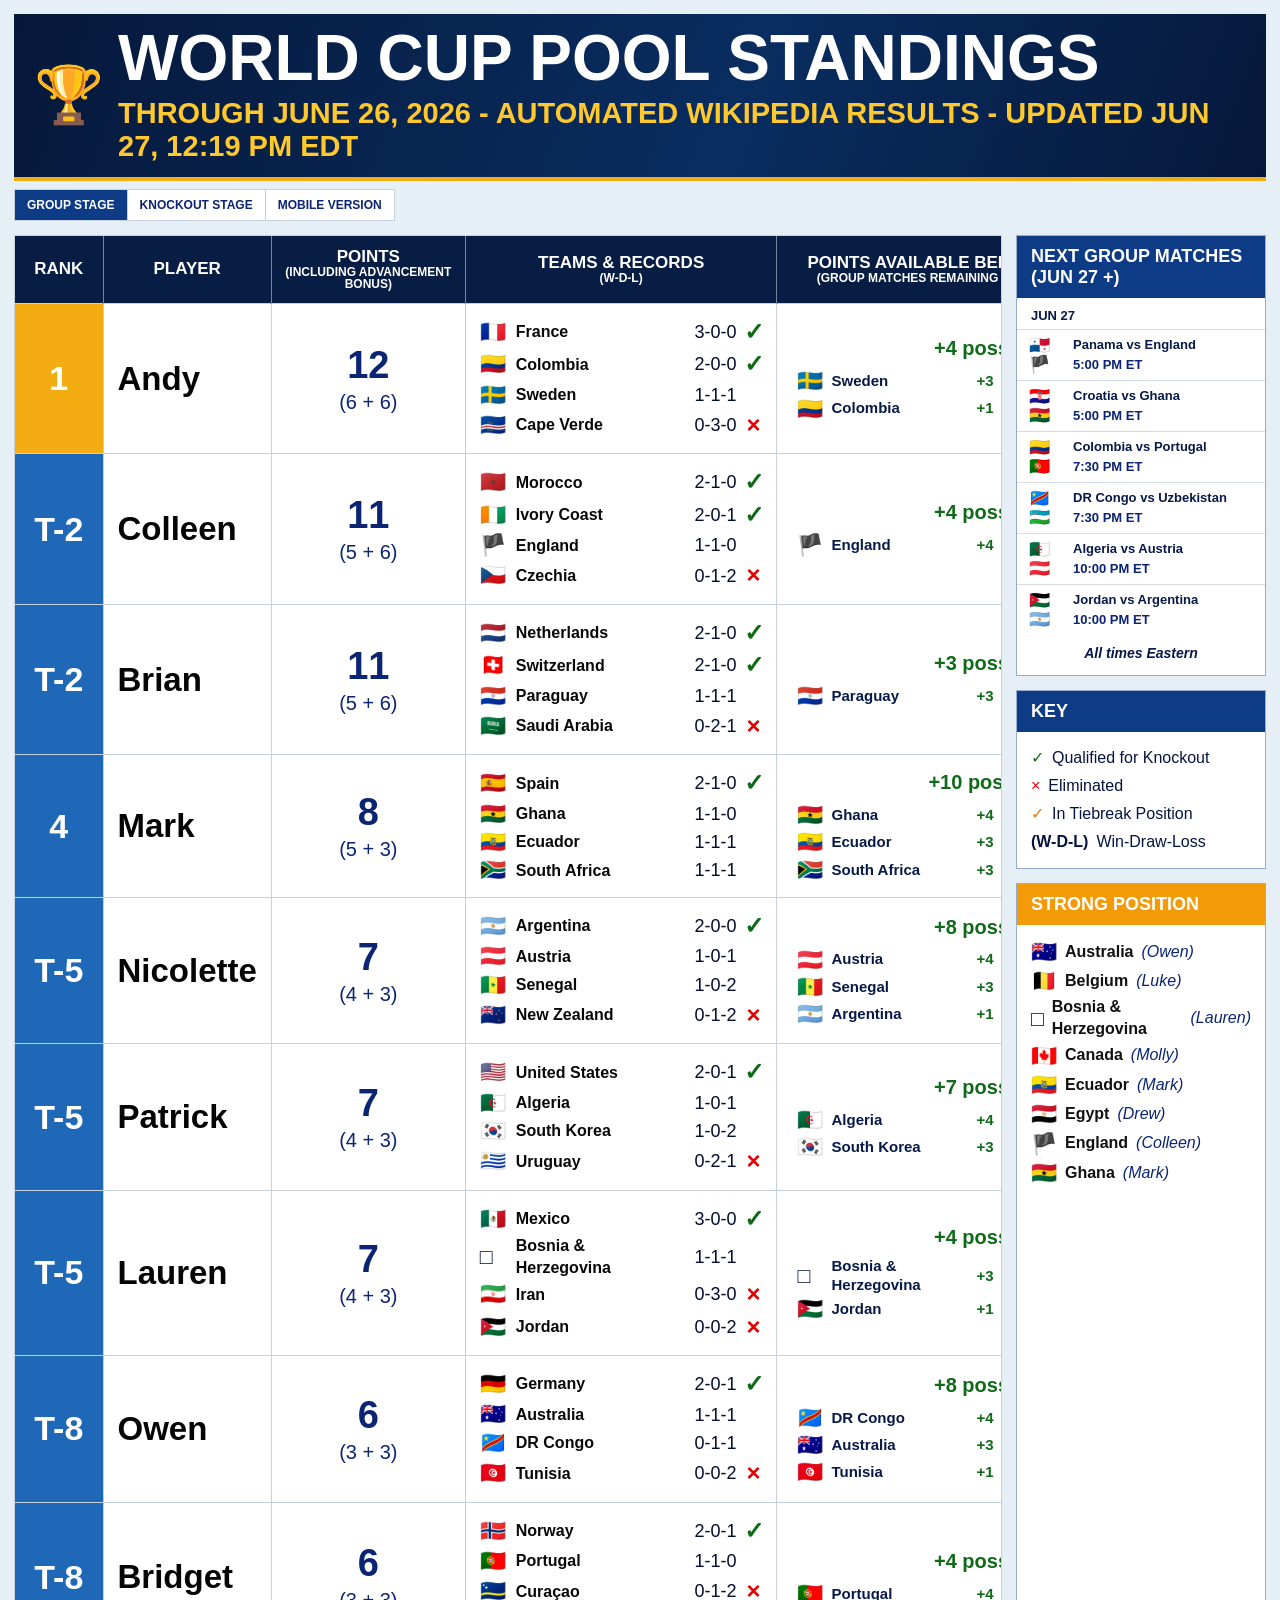
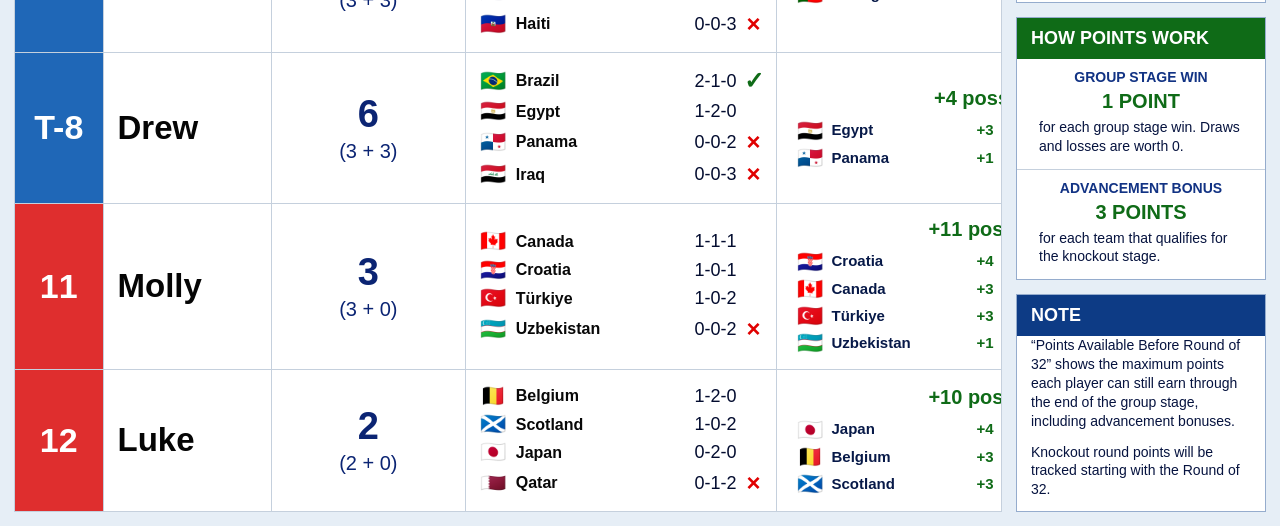
==== index.html @ ef360b9f "Remove dashboard refresh buttons" ====
<!doctype html>
<html lang="en">
  <head>
    <meta charset="utf-8">
    <meta name="viewport" content="width=device-width, initial-scale=1">
    <title>World Cup Pool Standings</title>
    <link rel="stylesheet" href="styles.css?v=20260627-3">
  </head>
  <body>
    <main class="dashboard">
      <header class="hero">
        <div class="trophy" aria-hidden="true">🏆</div>
        <div>
          <h1>World Cup Pool Standings</h1>
          <p id="asOfLine">Ready for live World Cup updates</p>
        </div>
      </header>
      <nav class="stage-nav" aria-label="Dashboard stage">
        <a class="active" href="index.html">Group Stage</a>
        <a href="knockout.html">Knockout Stage</a>
        <a class="mobile-link" href="mobile.html">Mobile Version</a>
      </nav>

      <div class="layout">
        <section class="standings-panel" aria-label="Pool standings">
          <div class="table-shell">
            <table>
              <thead>
                <tr>
                  <th>Rank</th>
                  <th>Player</th>
                  <th>Points <span>(Including Advancement Bonus)</span></th>
                  <th>Teams & Records <span>(W-D-L)</span></th>
                  <th>Points Available Before Round of 32 <span>(Group Matches Remaining + Advancement Bonus)</span></th>
                </tr>
              </thead>
              <tbody id="standingsBody"></tbody>
            </table>
          </div>
        </section>

        <aside class="sidebar" aria-label="Pool notes">
          <section class="info-card matches-card">
            <h2 id="matchTickerTitle">Next Group Matches</h2>
            <div id="todayMatches" class="match-list">Loading schedule...</div>
            <p>All times Eastern</p>
          </section>

          <section class="info-card">
            <h2>Key</h2>
            <ul class="key-list">
              <li><span class="qualified">✓</span> Qualified for Knockout</li>
              <li><span class="eliminated">×</span> Eliminated</li>
              <li><span class="tiebreak">✓</span> In Tiebreak Position</li>
              <li><b>(W-D-L)</b> Win-Draw-Loss</li>
            </ul>
          </section>

          <section class="info-card strong">
            <h2>Strong Position</h2>
            <ul id="strongList" class="team-list"></ul>
          </section>

          <section class="info-card green">
            <h2>How Points Work</h2>
            <div class="rule-block">
              <strong>Group Stage Win</strong>
              <b id="groupWinPoints">1 point</b>
              <p>for each group stage win. Draws and losses are worth 0.</p>
            </div>
            <div class="rule-block">
              <strong>Advancement Bonus</strong>
              <b id="advancePoints">3 points</b>
              <p>for each team that qualifies for the knockout stage.</p>
            </div>
          </section>

          <section class="info-card blue note">
            <h2>Note</h2>
            <p>“Points Available Before Round of 32” shows the maximum points each player can still earn through the end of the group stage, including advancement bonuses.</p>
            <p>Knockout round points will be tracked starting with the Round of 32.</p>
          </section>
        </aside>
      </div>
    </main>

    <script src="src/latest-results.js?v=20260627-1"></script>
    <script src="src/app.js?v=20260627-2"></script>
  </body>
</html>
---- styles.css ----
:root {
  --navy: #071d44;
  --blue: #0d3b85;
  --blue-2: #1f67b7;
  --gold: #f3ad13;
  --red: #df2e2e;
  --green: #0f6b17;
  --ink: #06133f;
  --line: #c5d0dd;
  --paper: #f7fafc;
  --white: #ffffff;
}

* {
  box-sizing: border-box;
}

body {
  margin: 0;
  background: #e6eef6;
  color: var(--ink);
  font-family: Arial, Helvetica, sans-serif;
}

.dashboard {
  min-height: 100vh;
  padding: 14px;
}

.hero {
  align-items: center;
  background: linear-gradient(110deg, #06183a, #092d60 58%, #06183a);
  border-bottom: 4px solid var(--gold);
  color: var(--white);
  display: grid;
  grid-template-columns: 74px 1fr;
  gap: 12px;
  min-height: 126px;
  padding: 14px 18px;
}

.trophy {
  font-size: 56px;
  line-height: 1;
  text-align: center;
}

h1,
h2,
p {
  margin: 0;
}

h1 {
  font-size: clamp(34px, 6vw, 64px);
  font-weight: 900;
  letter-spacing: 0;
  line-height: .95;
  text-transform: uppercase;
}

.hero p {
  color: #ffc82d;
  font-size: clamp(17px, 2.6vw, 29px);
  font-weight: 900;
  margin-top: 8px;
  text-transform: uppercase;
}

button {
  border: 0;
  cursor: pointer;
  font: inherit;
}

button {
  background: var(--blue);
  color: var(--white);
  font-weight: 900;
  min-height: 38px;
  padding: 8px 14px;
  text-transform: uppercase;
}

button:hover {
  background: #154d9f;
}

.stage-nav {
  display: inline-flex;
  margin-top: 8px;
}

.stage-nav a {
  background: var(--white);
  border: 1px solid var(--line);
  color: #0b2473;
  font-size: 12px;
  font-weight: 900;
  padding: 8px 12px;
  text-align: center;
  text-decoration: none;
  text-transform: uppercase;
}

.stage-nav a + a {
  border-left: 0;
}

.stage-nav a.active {
  background: var(--blue);
  color: var(--white);
}

.stage-nav .mobile-link {
  display: inline-block;
}

.layout {
  align-items: stretch;
  display: grid;
  gap: 14px;
  grid-template-columns: minmax(0, 1fr) 250px;
  margin-top: 14px;
}

.table-shell {
  background: var(--white);
  border: 1px solid var(--line);
  overflow-x: auto;
}

table {
  border-collapse: collapse;
  min-width: 1180px;
  width: 100%;
}

th {
  background: var(--navy);
  border-right: 1px solid #6f86a5;
  color: var(--white);
  font-size: 17px;
  line-height: 1.05;
  padding: 12px 10px;
  text-transform: uppercase;
}

th span {
  display: block;
  font-size: 12px;
}

td {
  border-right: 1px solid var(--line);
  border-top: 1px solid var(--line);
  padding: 12px 14px;
  vertical-align: middle;
}

th:first-child,
td.rank {
  width: 88px;
}

td.rank {
  background: var(--blue-2);
  color: var(--white);
  font-size: 34px;
  font-weight: 900;
  text-align: center;
}

tr.rank-1 td.rank {
  background: var(--gold);
}

tr.rank-red td.rank {
  background: var(--red);
}

.player {
  color: #050505;
  font-size: 33px;
  font-weight: 900;
}

.points {
  color: #0b2473;
  font-size: 38px;
  font-weight: 900;
  line-height: 1;
  text-align: center;
}

.points small {
  display: block;
  font-size: 20px;
  font-weight: 500;
  margin-top: 8px;
}

.team-row {
  align-items: center;
  display: grid;
  gap: 8px;
  grid-template-columns: 28px minmax(140px, 1fr) 54px 18px;
  line-height: 1.35;
  min-height: 25px;
}

.flag {
  font-size: 21px;
}

.team-name {
  color: #080808;
  font-weight: 800;
}

.record {
  color: #030c2f;
  font-size: 18px;
  text-align: right;
}

.status {
  font-size: 24px;
  font-weight: 900;
  text-align: center;
}

.qualified {
  color: var(--green);
}

.eliminated {
  color: #e00000;
}

.pending {
  color: #9aa6b7;
}

.tiebreak {
  color: #e77917;
}

.available-points {
  color: var(--green);
  font-size: 15px;
  font-weight: 900;
  line-height: 1.3;
  min-width: 300px;
  padding-left: 20px;
}

.available-total {
  color: var(--green);
  font-size: 20px;
  font-weight: 900;
  margin-bottom: 6px;
  text-align: center;
}

.available-row {
  align-items: center;
  color: #071948;
  display: grid;
  gap: 8px;
  grid-template-columns: 26px minmax(100px, 1fr) 38px minmax(110px, 1.15fr);
  min-height: 25px;
}

.available-row strong {
  color: #0f6b17;
}

.available-row small {
  color: #071948;
  font-size: 13px;
  font-weight: 800;
}

.sidebar {
  align-self: stretch;
  display: flex;
  flex-direction: column;
  gap: 14px;
}

.info-card {
  background: var(--white);
  border: 1px solid #95accd;
  overflow: hidden;
}

.info-card h2 {
  background: var(--blue);
  color: var(--white);
  font-size: 18px;
  padding: 10px 14px;
  text-transform: uppercase;
}

.info-card.green h2,
.info-card.locked h2 {
  background: var(--green);
}

.info-card.strong h2 {
  background: #f39a08;
}

.info-card.strong {
  flex: 1 1 auto;
}

.info-card.blue h2 {
  background: var(--blue);
}

.note p + p {
  padding-top: 0;
}

.note {
  margin-top: 0;
}

.rule-block {
  padding: 16px 18px;
}

.info-card.green .rule-block {
  padding: 10px 14px;
}

.rule-block + .rule-block {
  border-top: 1px solid var(--line);
}

.rule-block strong,
.rule-block b {
  display: block;
  text-align: center;
  text-transform: uppercase;
}

.rule-block strong {
  color: #123384;
  font-size: 16px;
}

.info-card.green .rule-block strong {
  font-size: 14px;
}

.rule-block b {
  color: var(--green);
  font-size: 22px;
  margin: 8px 0;
}

.info-card.green .rule-block b {
  font-size: 20px;
  margin: 5px 0;
}

.rule-block p,
.info-card p {
  font-size: 16px;
  line-height: 1.45;
  padding: 0 18px 16px;
}

.info-card.green .rule-block p {
  font-size: 14px;
  line-height: 1.3;
  padding: 0 8px 4px;
}

.note p {
  font-size: 14px;
  line-height: 1.35;
  padding: 0 14px 12px;
}

.key-list,
.team-list {
  list-style: none;
  margin: 0;
  padding: 12px 14px;
}

.key-list li,
.team-list li {
  align-items: center;
  display: flex;
  gap: 8px;
  line-height: 1.4;
  min-height: 28px;
}

.team-list b {
  color: #111;
}

.team-list em {
  color: #0b2473;
  font-style: italic;
}

.match-list {
  display: grid;
  gap: 8px;
  grid-template-columns: 1fr;
  padding: 10px 0 0;
}

.match-day h3 {
  color: #071948;
  font-size: 13px;
  margin: 0;
  padding: 0 14px 6px;
  text-transform: uppercase;
}

.ticker-match {
  align-items: center;
  border-top: 1px solid #d2dce9;
  display: grid;
  gap: 10px;
  grid-template-columns: 34px minmax(0, 1fr);
  min-height: 46px;
  padding: 7px 12px;
}

.flag-stack {
  display: grid;
  font-size: 17px;
  gap: 2px;
  line-height: 1;
}

.ticker-match b,
.ticker-match small {
  display: block;
}

.ticker-match b {
  color: #071948;
  font-size: 13px;
  line-height: 1.15;
}

.ticker-match small {
  color: #0b2473;
  font-size: 13px;
  font-weight: 900;
  margin-top: 4px;
}

.matches-card p {
  color: #071948;
  font-size: 14px;
  font-style: italic;
  font-weight: 900;
  padding: 8px 14px 12px;
  text-align: center;
}

@media (max-width: 1040px) {
  .layout {
    grid-template-columns: 1fr;
  }

  .sidebar {
    display: grid;
    grid-template-columns: repeat(2, minmax(0, 1fr));
  }

  .note {
    margin-top: 0;
  }
}

@media (max-width: 680px) {
  .dashboard {
    padding: 0;
  }

  .hero {
    grid-template-columns: 54px 1fr;
    padding: 12px;
  }

  .stage-nav .mobile-link {
    display: inline-block;
  }

  .trophy {
    font-size: 40px;
  }

  .sidebar {
    display: grid;
    grid-template-columns: 1fr;
  }

  td {
    padding: 10px;
  }

  .player {
    font-size: 26px;
  }

}
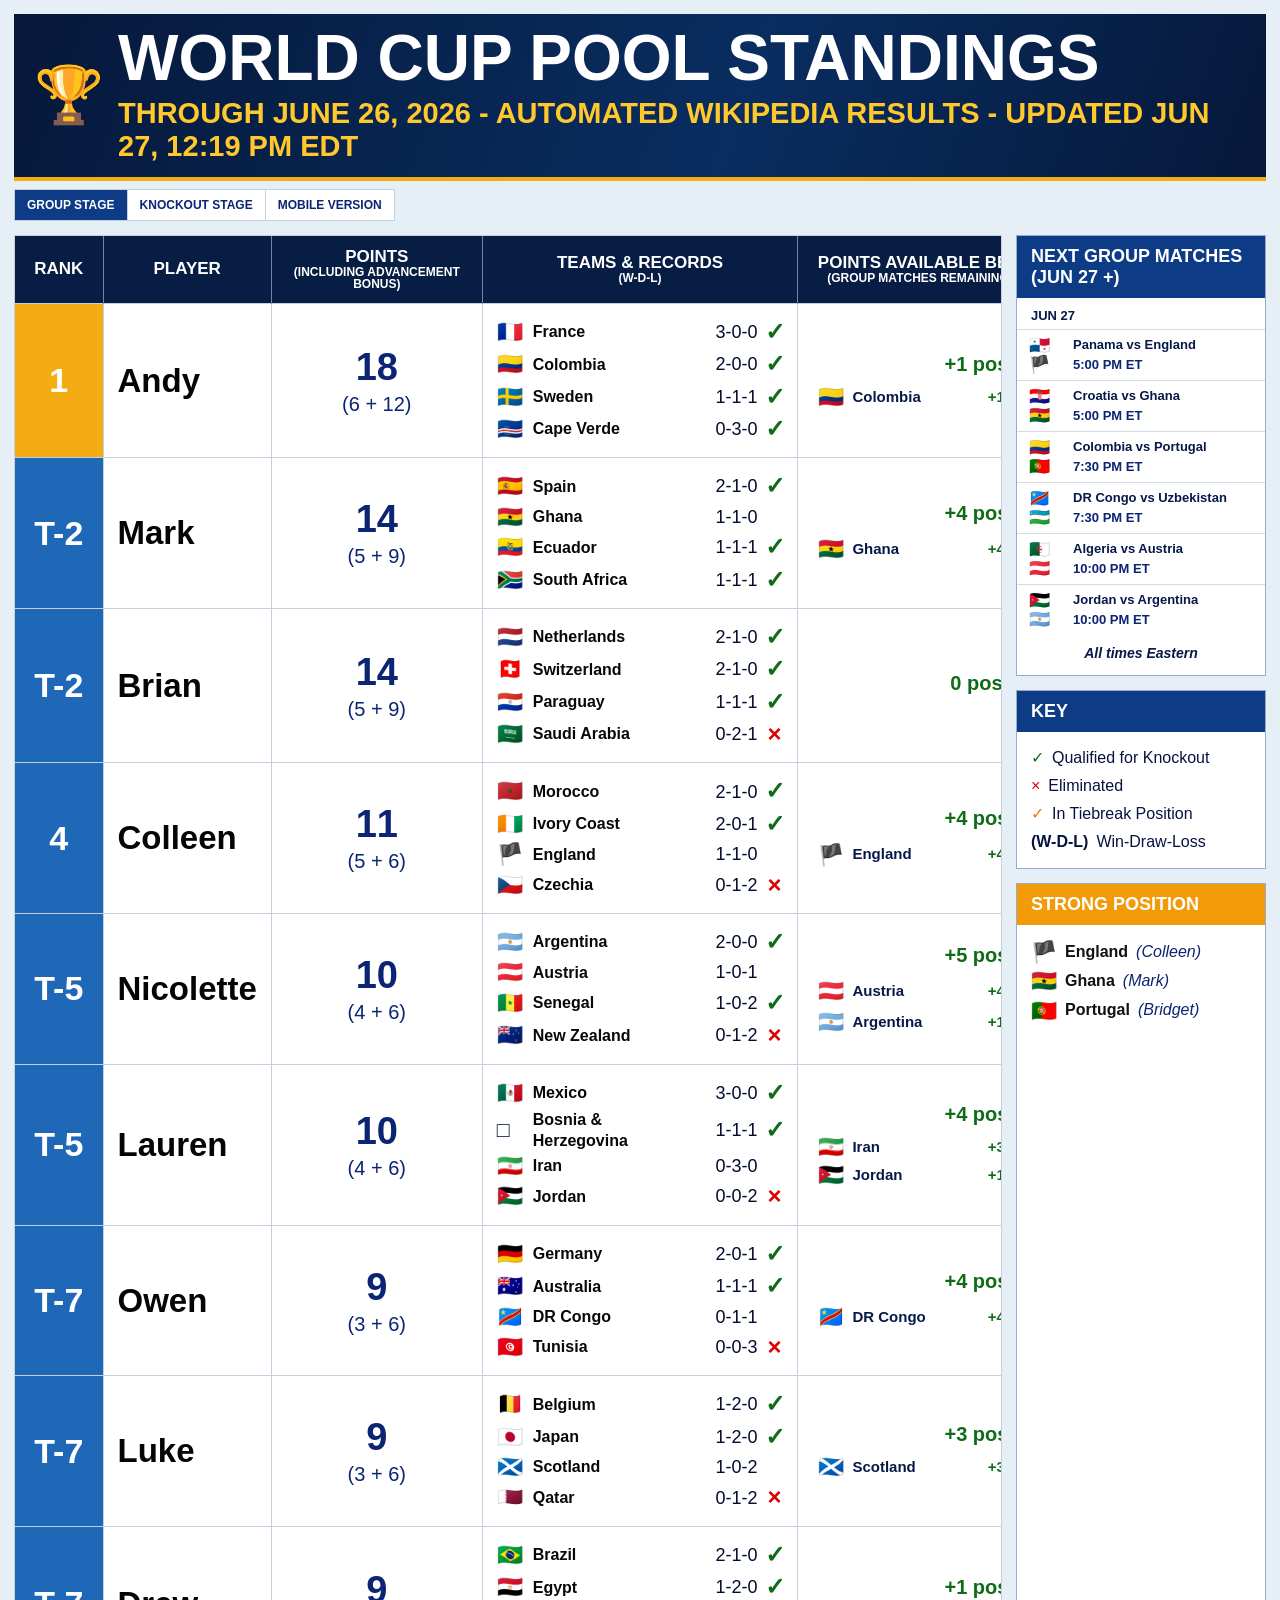
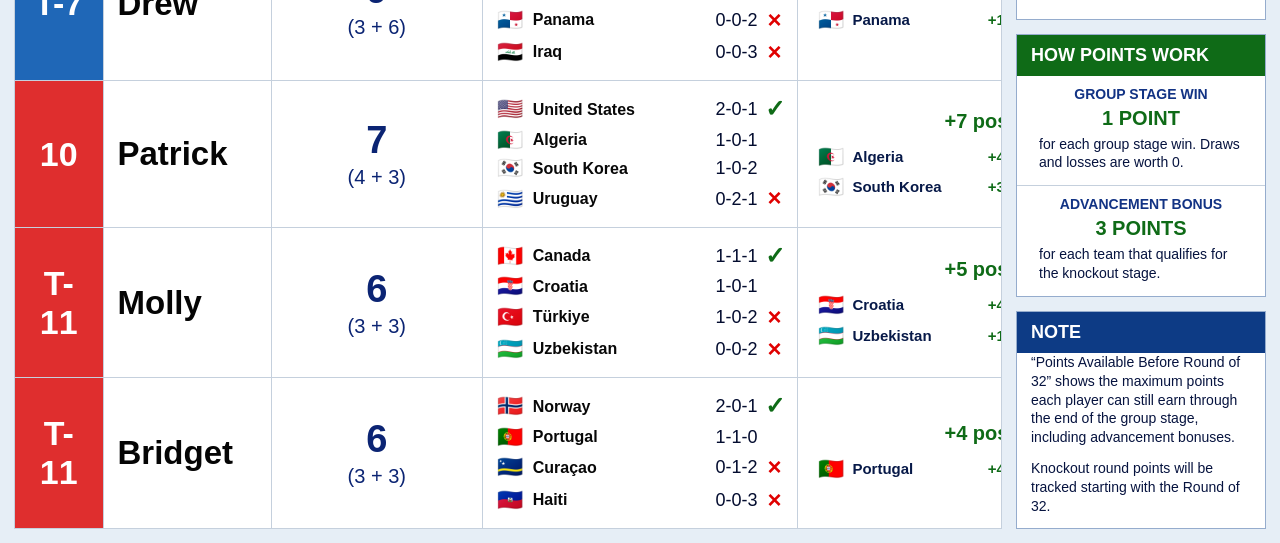
==== commit 4ff17c79: "Fix qualification status calculations" ====
--- a/index.html
+++ b/index.html
@@ -84,7 +84,7 @@
       </div>
     </main>
 
-    <script src="src/latest-results.js?v=20260627-1"></script>
-    <script src="src/app.js?v=20260627-2"></script>
+    <script src="src/latest-results.js?v=20260627-2"></script>
+    <script src="src/app.js?v=20260627-3"></script>
   </body>
 </html>
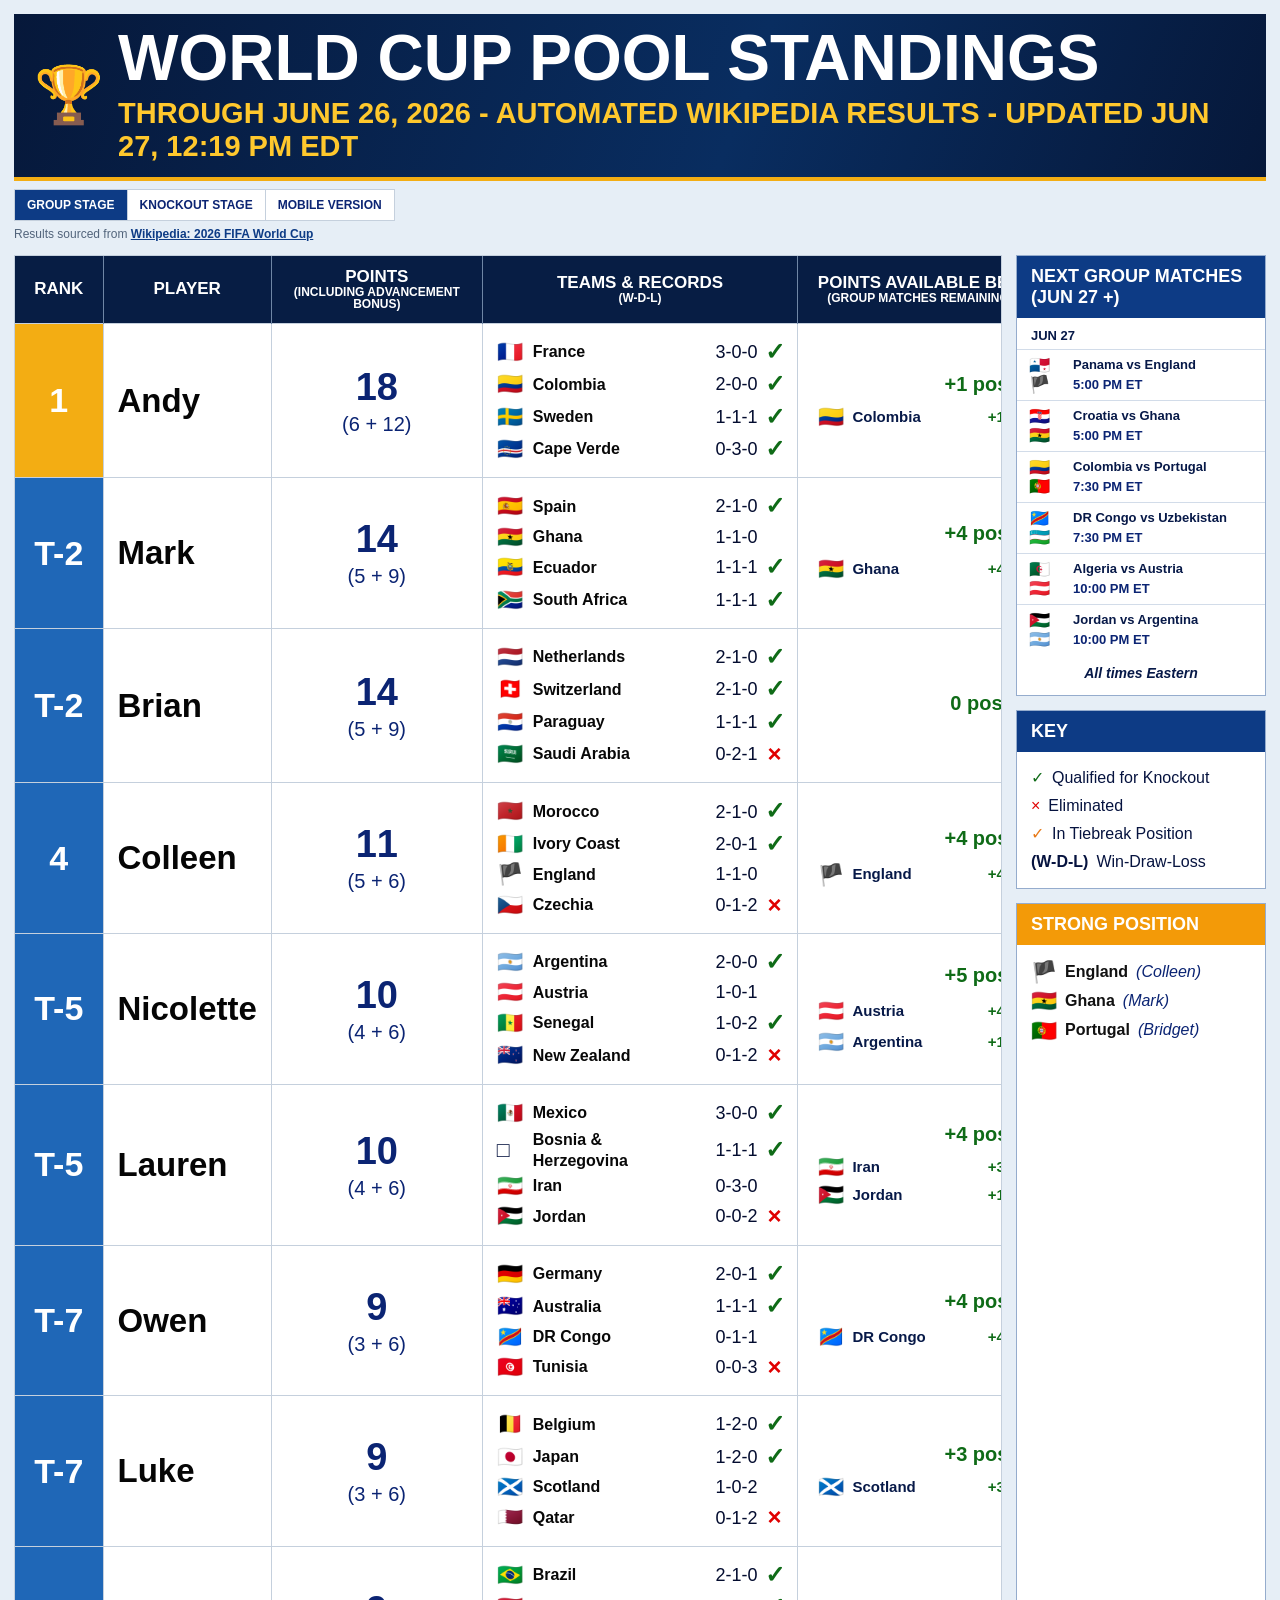
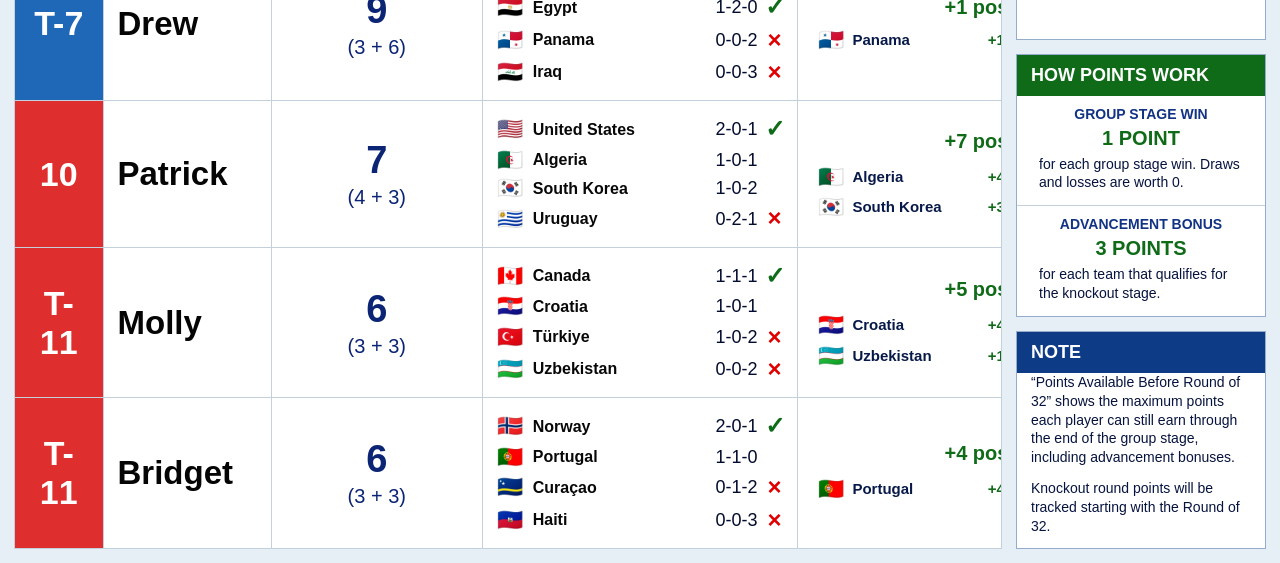
==== commit 1c0216fd: "Add Wikipedia source links" ====
--- a/index.html
+++ b/index.html
@@ -4,7 +4,7 @@
     <meta charset="utf-8">
     <meta name="viewport" content="width=device-width, initial-scale=1">
     <title>World Cup Pool Standings</title>
-    <link rel="stylesheet" href="styles.css?v=20260627-3">
+    <link rel="stylesheet" href="styles.css?v=20260627-4">
   </head>
   <body>
     <main class="dashboard">
@@ -20,6 +20,7 @@
         <a href="knockout.html">Knockout Stage</a>
         <a class="mobile-link" href="mobile.html">Mobile Version</a>
       </nav>
+      <p class="source-note">Results sourced from <a href="https://en.wikipedia.org/wiki/2026_FIFA_World_Cup" target="_blank" rel="noopener noreferrer">Wikipedia: 2026 FIFA World Cup</a></p>
 
       <div class="layout">
         <section class="standings-panel" aria-label="Pool standings">
--- a/styles.css
+++ b/styles.css
@@ -116,6 +116,17 @@
   display: inline-block;
 }
 
+.source-note {
+  color: #52647b;
+  font-size: 12px;
+  margin-top: 6px;
+}
+
+.source-note a {
+  color: var(--blue);
+  font-weight: 800;
+}
+
 .layout {
   align-items: stretch;
   display: grid;
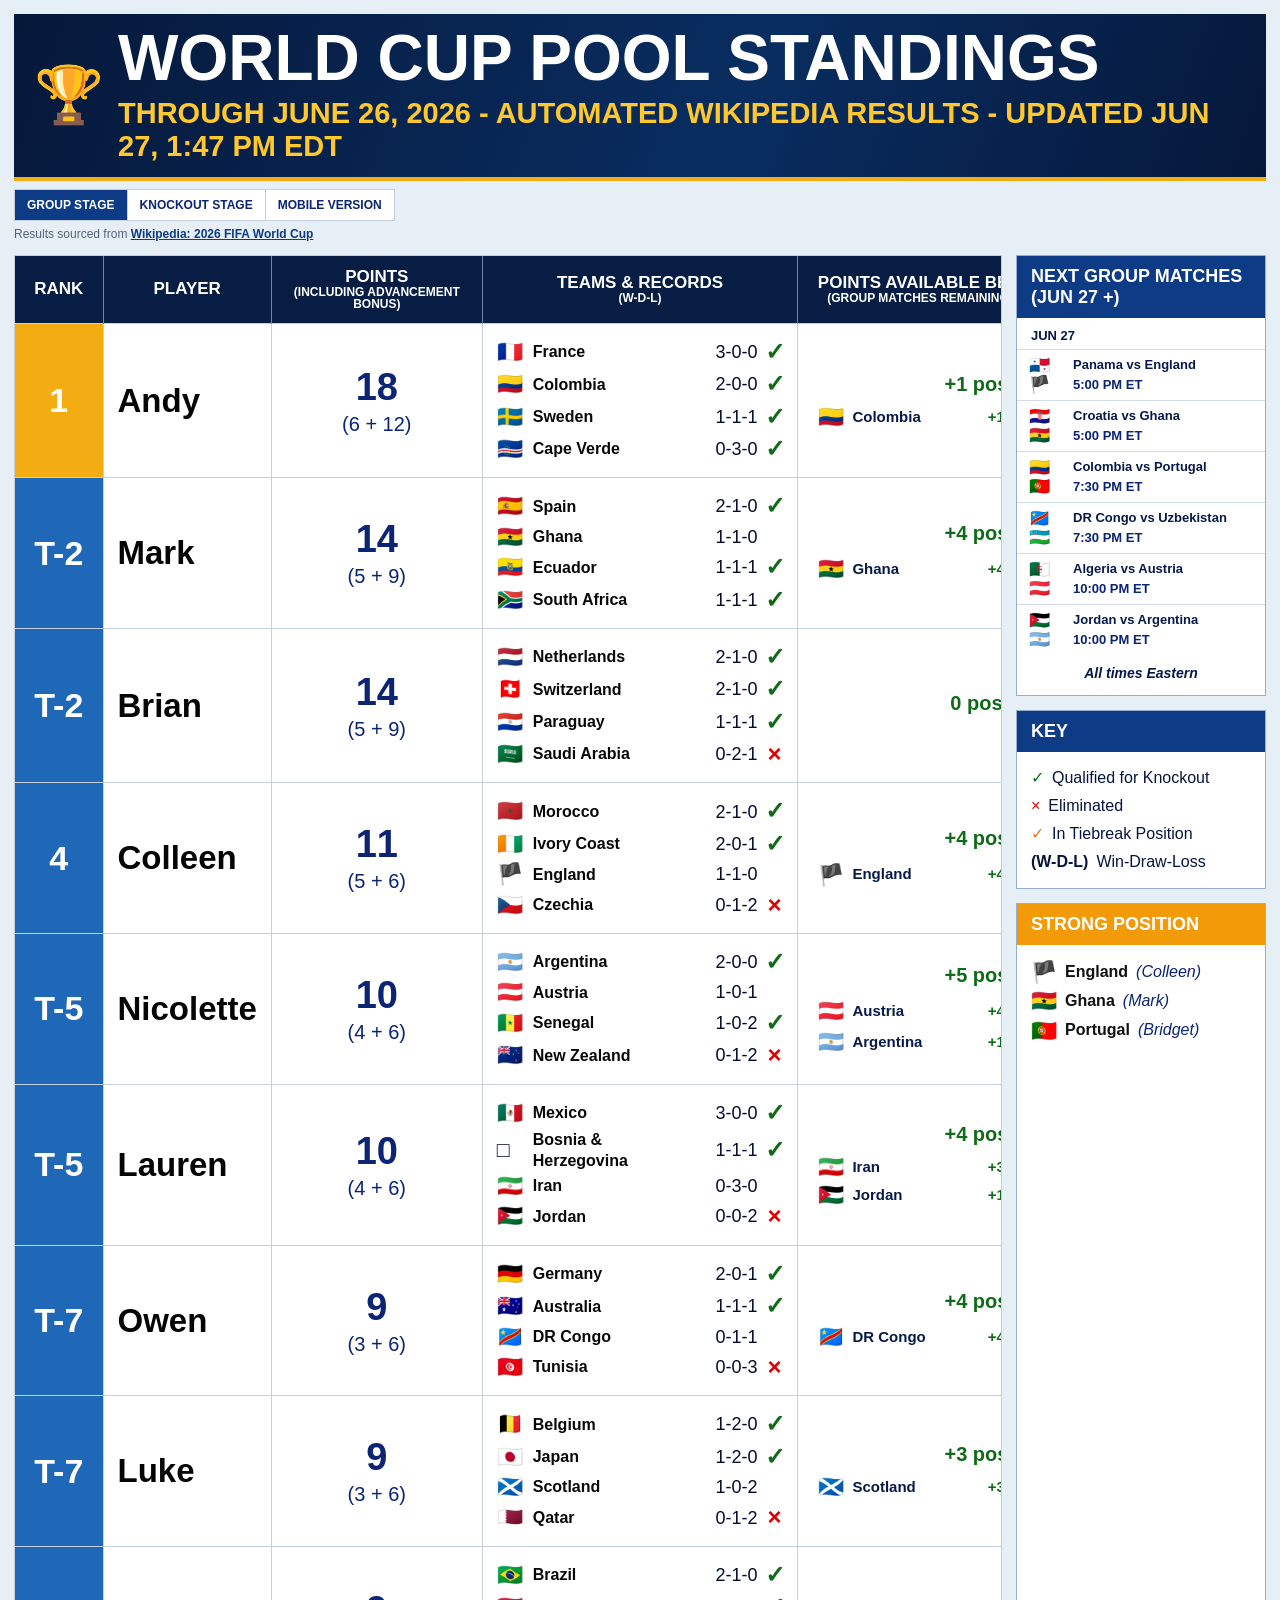
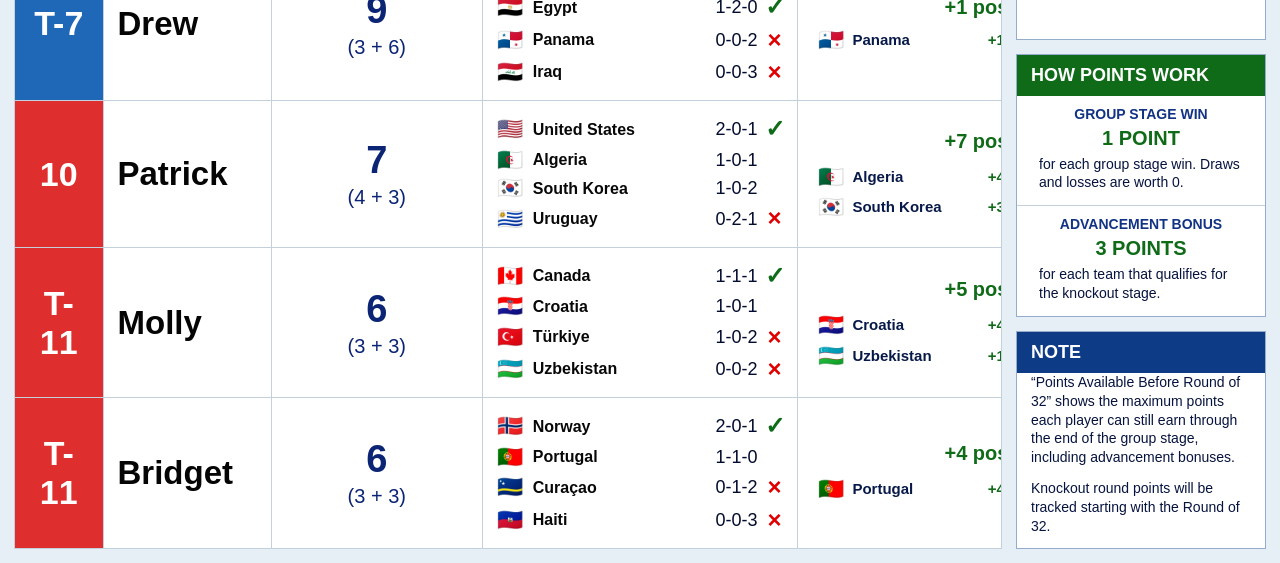
==== commit 6128d9b6: "Updated round of 32" ====
--- a/index.html
+++ b/index.html
@@ -85,7 +85,7 @@
       </div>
     </main>
 
-    <script src="src/latest-results.js?v=20260627-2"></script>
+    <script src="src/latest-results.js?v=20260627-3"></script>
     <script src="src/app.js?v=20260627-3"></script>
   </body>
 </html>
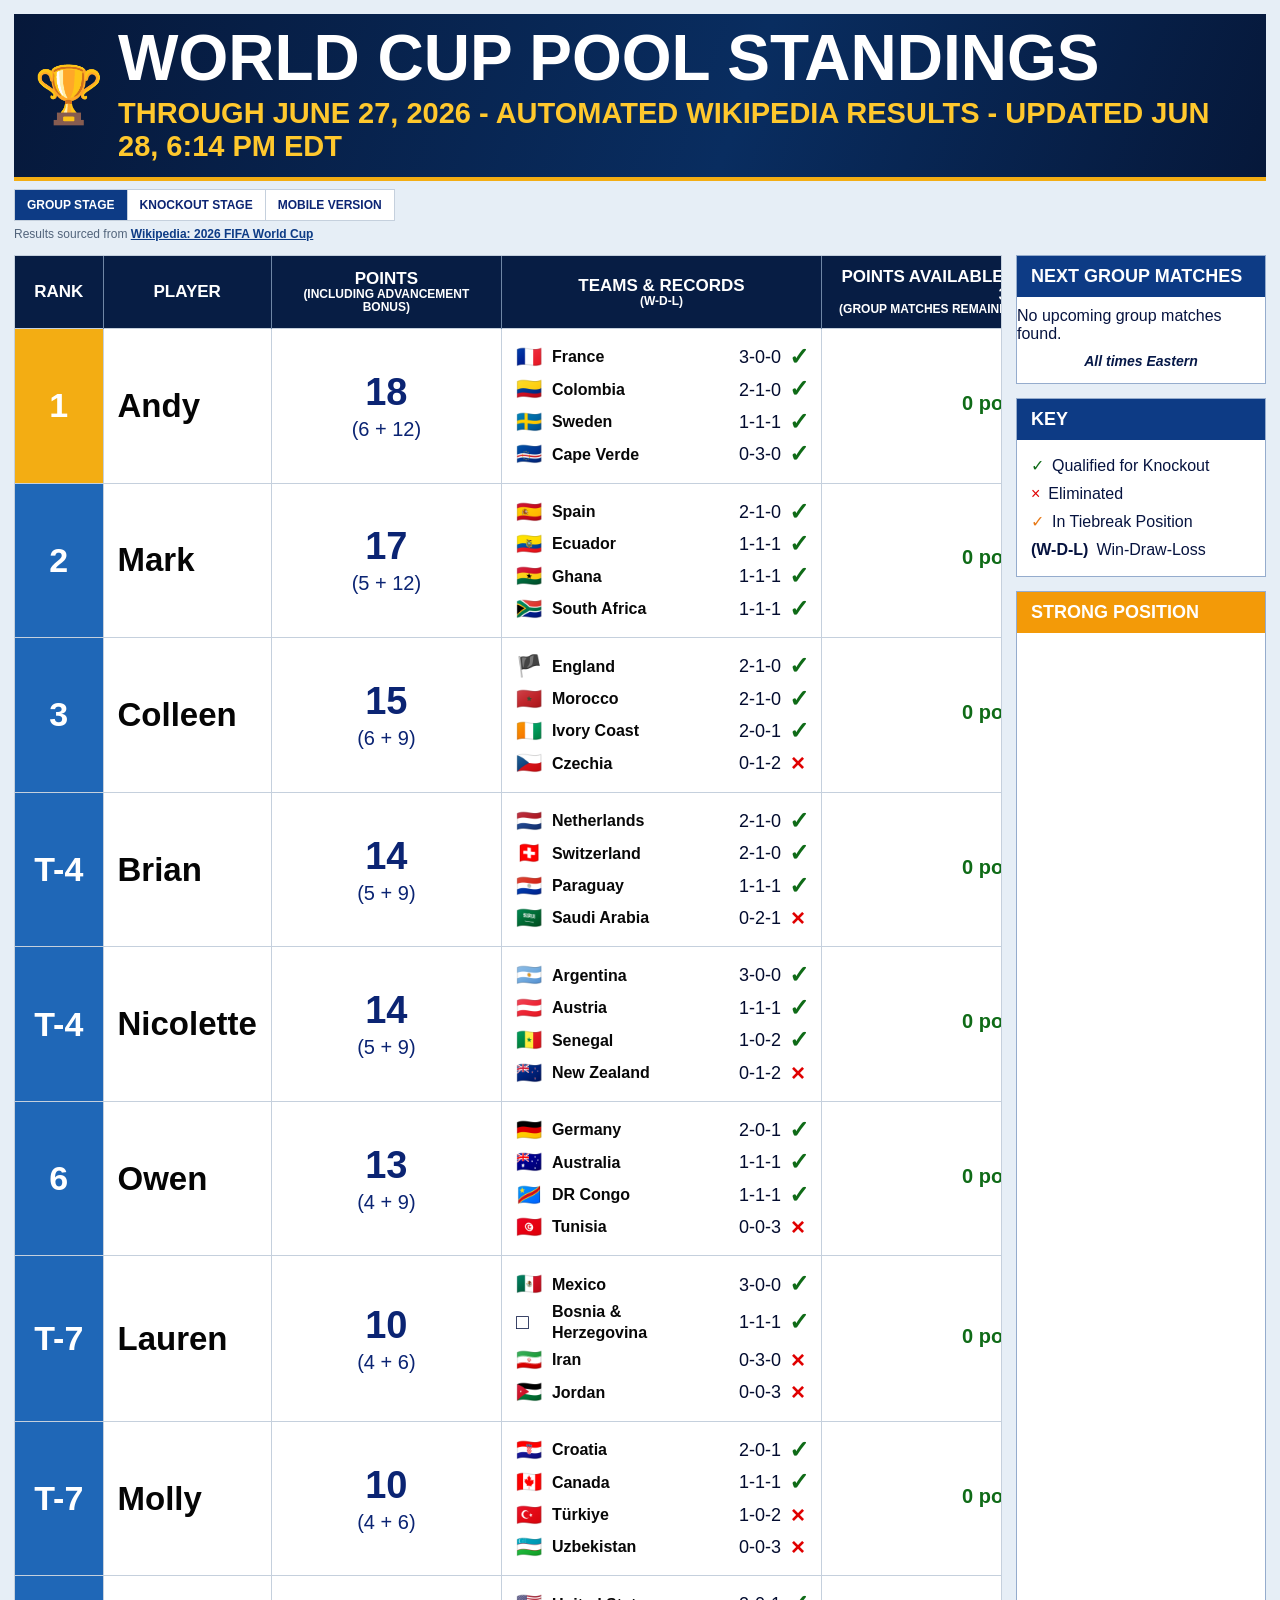
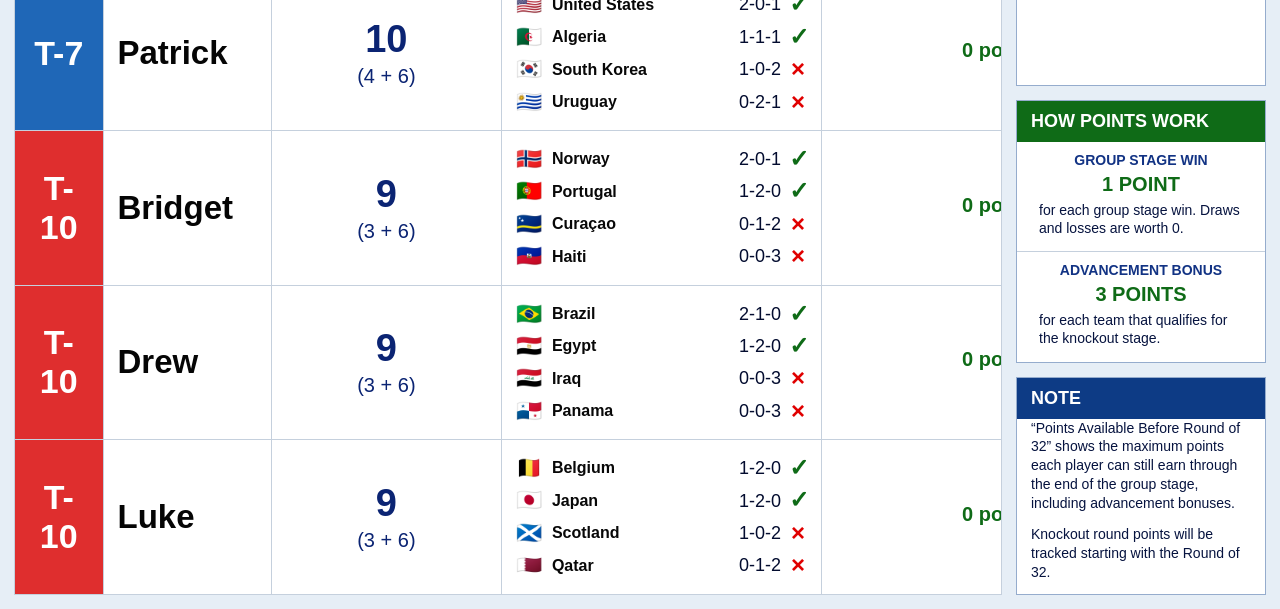
==== commit 779155ce: "Scoring update" ====
--- a/index.html
+++ b/index.html
@@ -86,6 +86,6 @@
     </main>
 
     <script src="src/latest-results.js?v=20260627-3"></script>
-    <script src="src/app.js?v=20260627-3"></script>
+    <script src="src/app.js?v=20260627-4"></script>
   </body>
 </html>
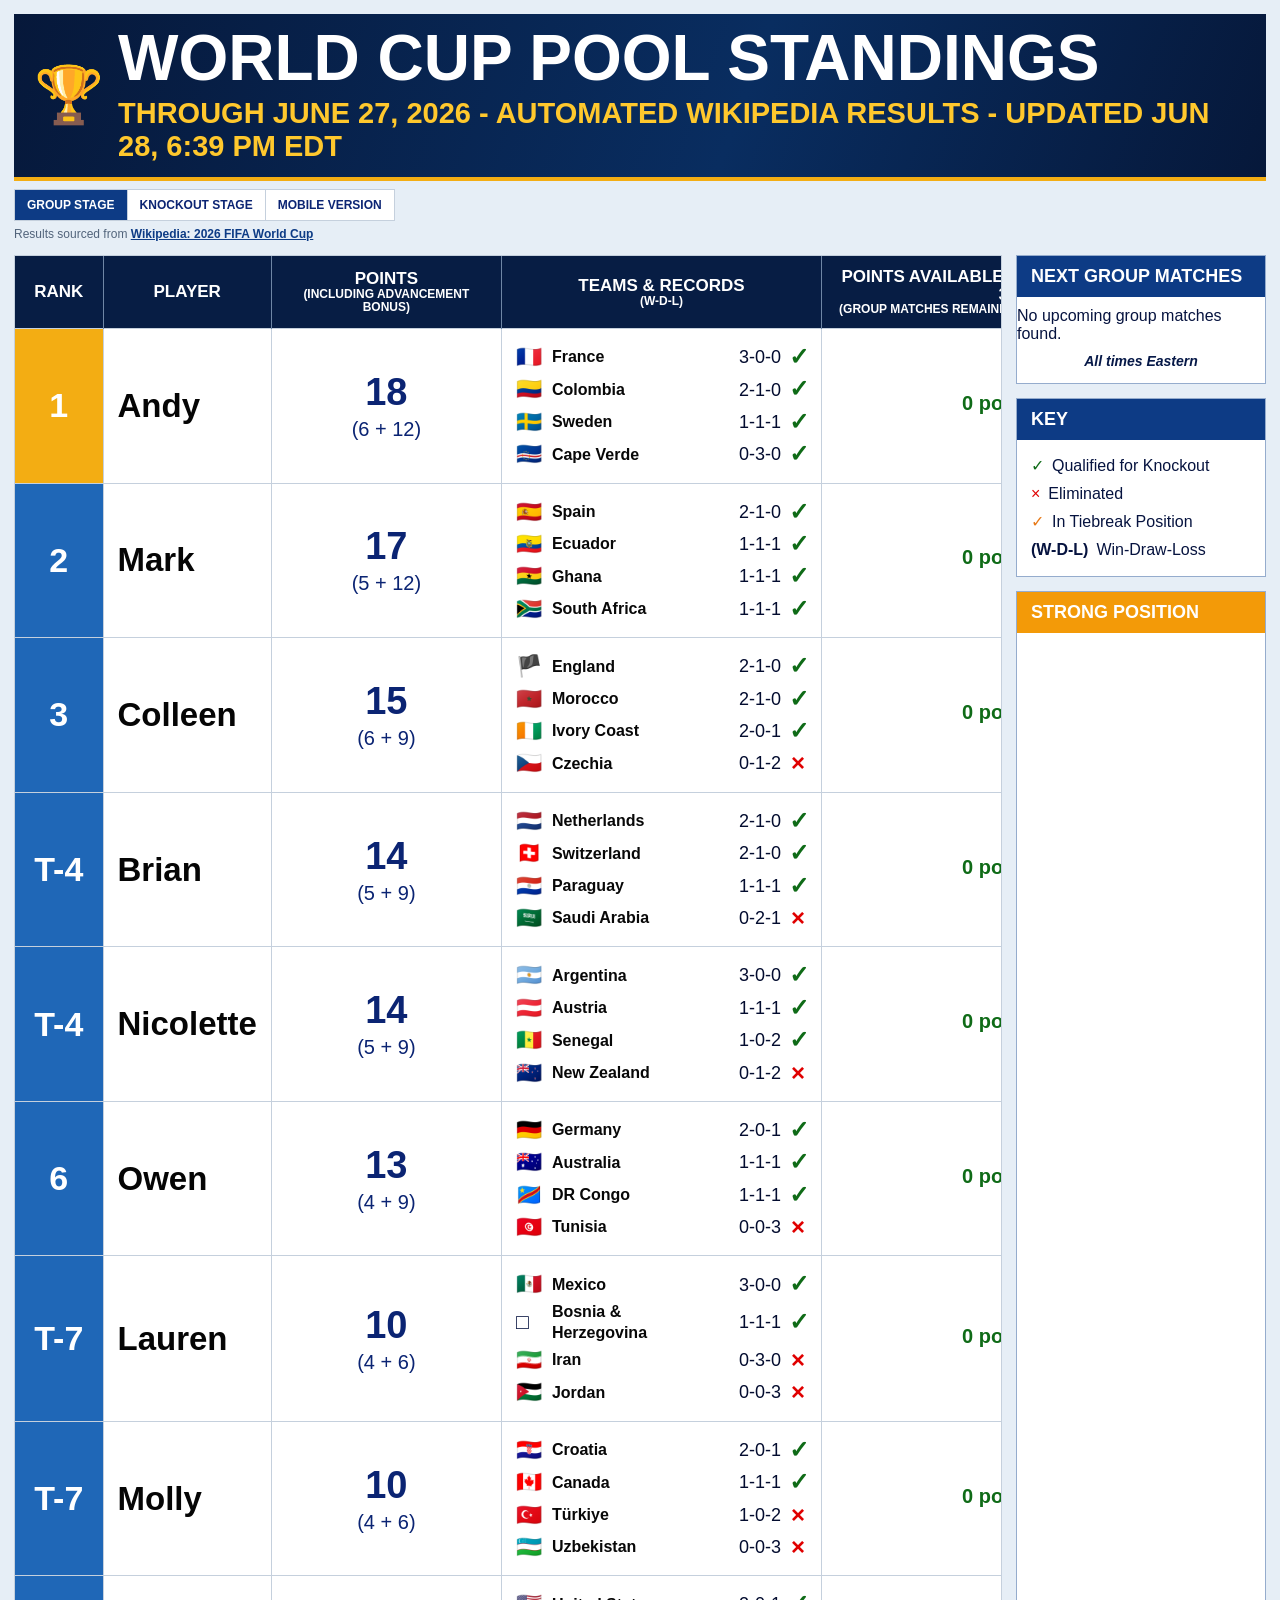
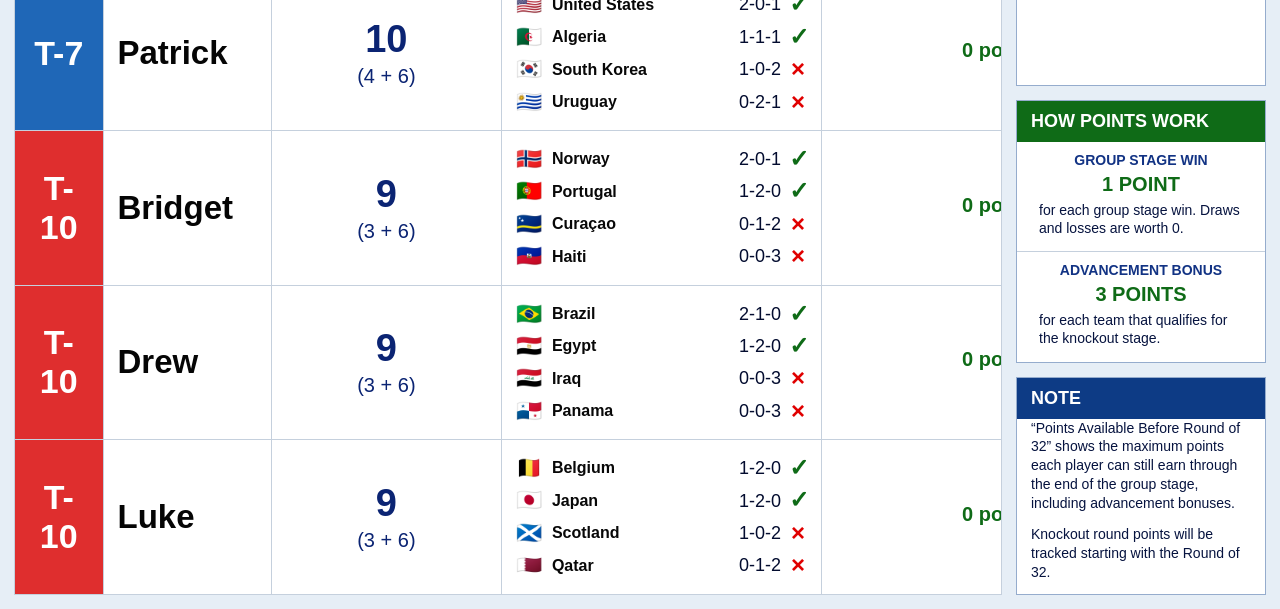
==== commit 2c573422: "Leaderboard update" ====
--- a/index.html
+++ b/index.html
@@ -85,7 +85,7 @@
       </div>
     </main>
 
-    <script src="src/latest-results.js?v=20260627-3"></script>
+    <script src="src/latest-results.js?v=20260628-1"></script>
     <script src="src/app.js?v=20260627-4"></script>
   </body>
 </html>
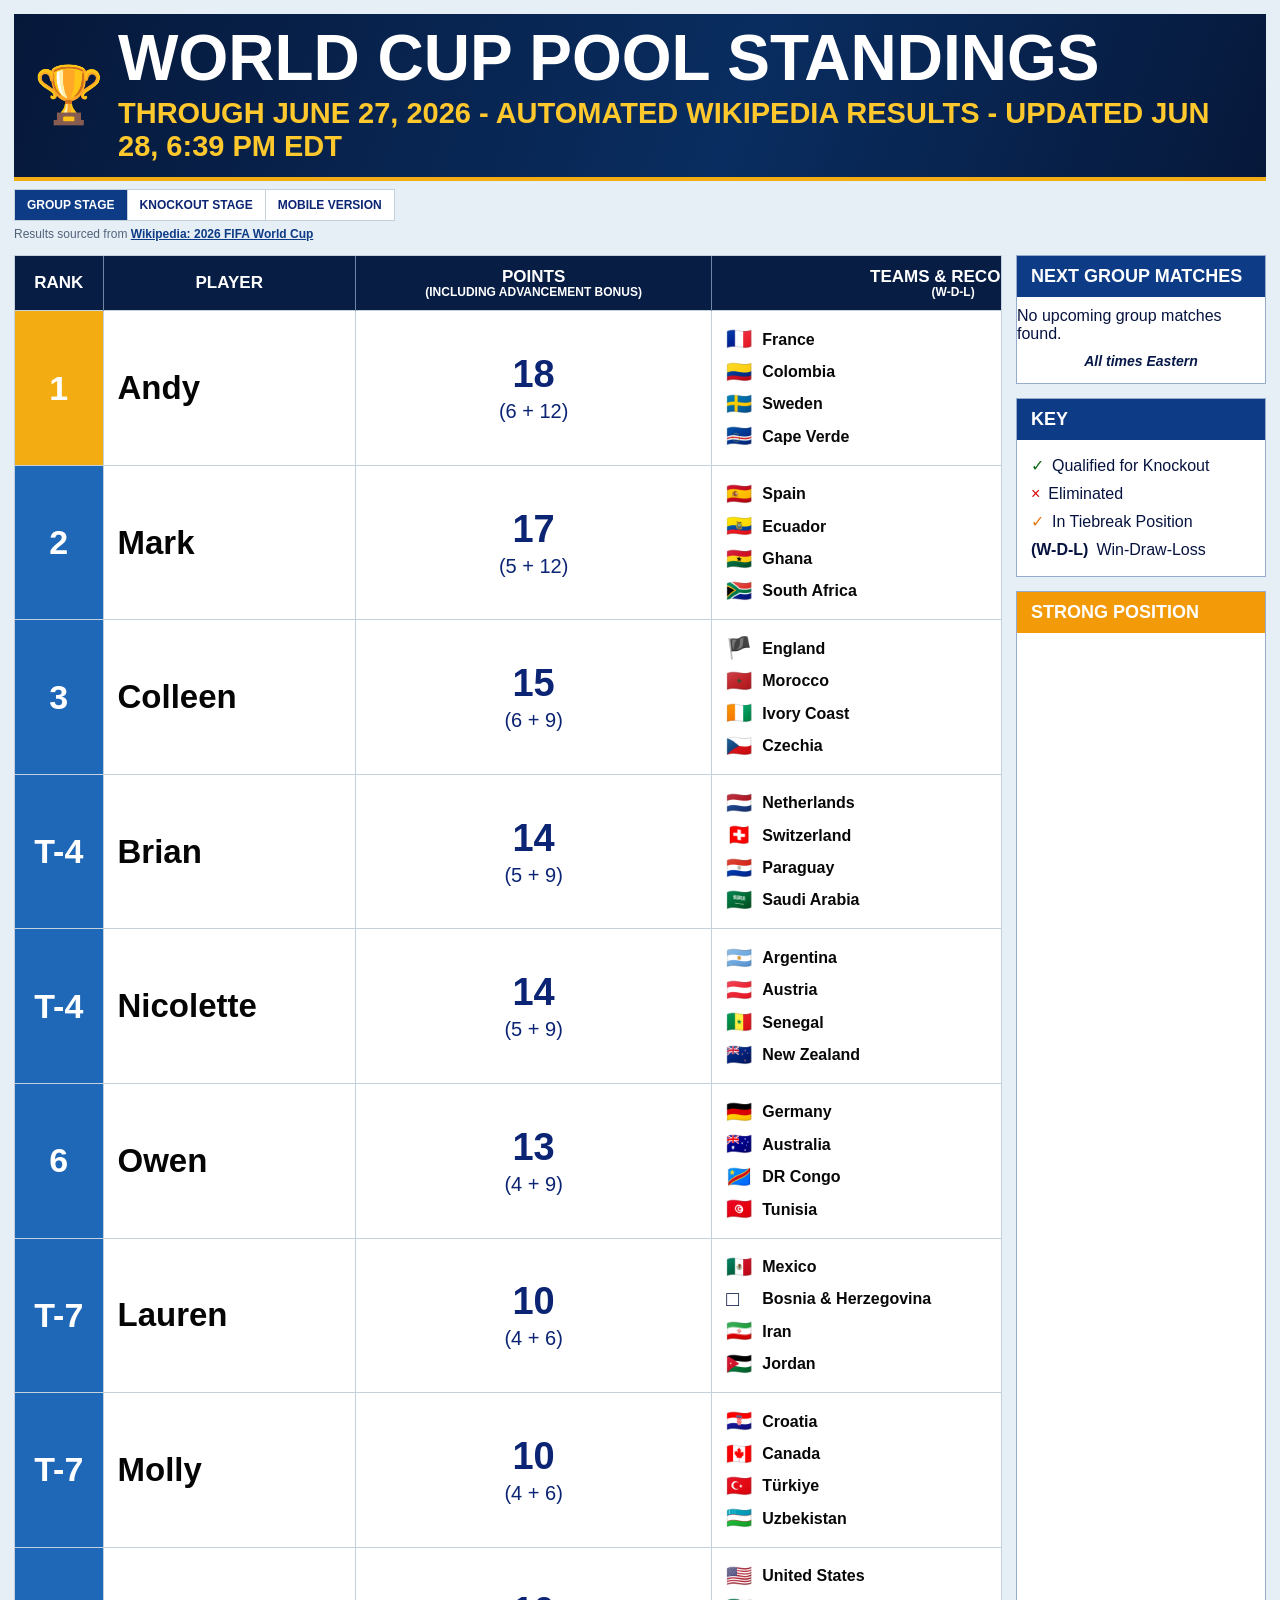
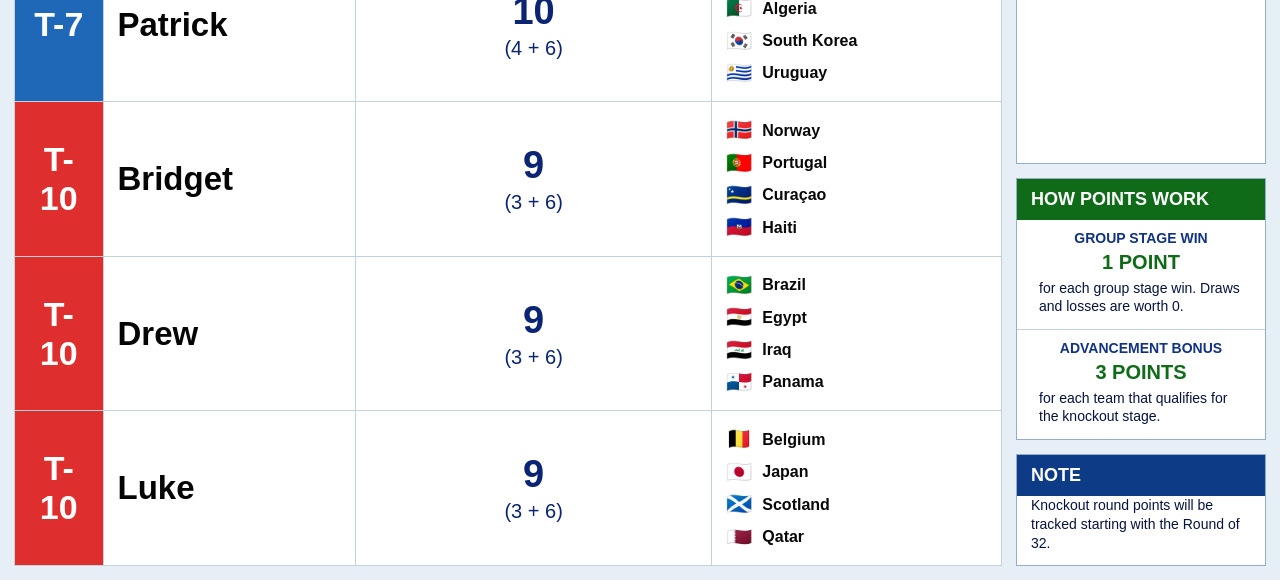
==== commit 72a61db9: "Removed remaining max points" ====
--- a/index.html
+++ b/index.html
@@ -4,7 +4,7 @@
     <meta charset="utf-8">
     <meta name="viewport" content="width=device-width, initial-scale=1">
     <title>World Cup Pool Standings</title>
-    <link rel="stylesheet" href="styles.css?v=20260627-4">
+    <link rel="stylesheet" href="styles.css?v=20260628-1">
   </head>
   <body>
     <main class="dashboard">
@@ -32,7 +32,6 @@
                   <th>Player</th>
                   <th>Points <span>(Including Advancement Bonus)</span></th>
                   <th>Teams & Records <span>(W-D-L)</span></th>
-                  <th>Points Available Before Round of 32 <span>(Group Matches Remaining + Advancement Bonus)</span></th>
                 </tr>
               </thead>
               <tbody id="standingsBody"></tbody>
@@ -78,7 +77,6 @@
 
           <section class="info-card blue note">
             <h2>Note</h2>
-            <p>“Points Available Before Round of 32” shows the maximum points each player can still earn through the end of the group stage, including advancement bonuses.</p>
             <p>Knockout round points will be tracked starting with the Round of 32.</p>
           </section>
         </aside>
@@ -86,6 +84,6 @@
     </main>
 
     <script src="src/latest-results.js?v=20260628-1"></script>
-    <script src="src/app.js?v=20260627-4"></script>
+    <script src="src/app.js?v=20260628-1"></script>
   </body>
 </html>
--- a/styles.css
+++ b/styles.css
@@ -257,42 +257,6 @@
   color: #e77917;
 }
 
-.available-points {
-  color: var(--green);
-  font-size: 15px;
-  font-weight: 900;
-  line-height: 1.3;
-  min-width: 300px;
-  padding-left: 20px;
-}
-
-.available-total {
-  color: var(--green);
-  font-size: 20px;
-  font-weight: 900;
-  margin-bottom: 6px;
-  text-align: center;
-}
-
-.available-row {
-  align-items: center;
-  color: #071948;
-  display: grid;
-  gap: 8px;
-  grid-template-columns: 26px minmax(100px, 1fr) 38px minmax(110px, 1.15fr);
-  min-height: 25px;
-}
-
-.available-row strong {
-  color: #0f6b17;
-}
-
-.available-row small {
-  color: #071948;
-  font-size: 13px;
-  font-weight: 800;
-}
-
 .sidebar {
   align-self: stretch;
   display: flex;
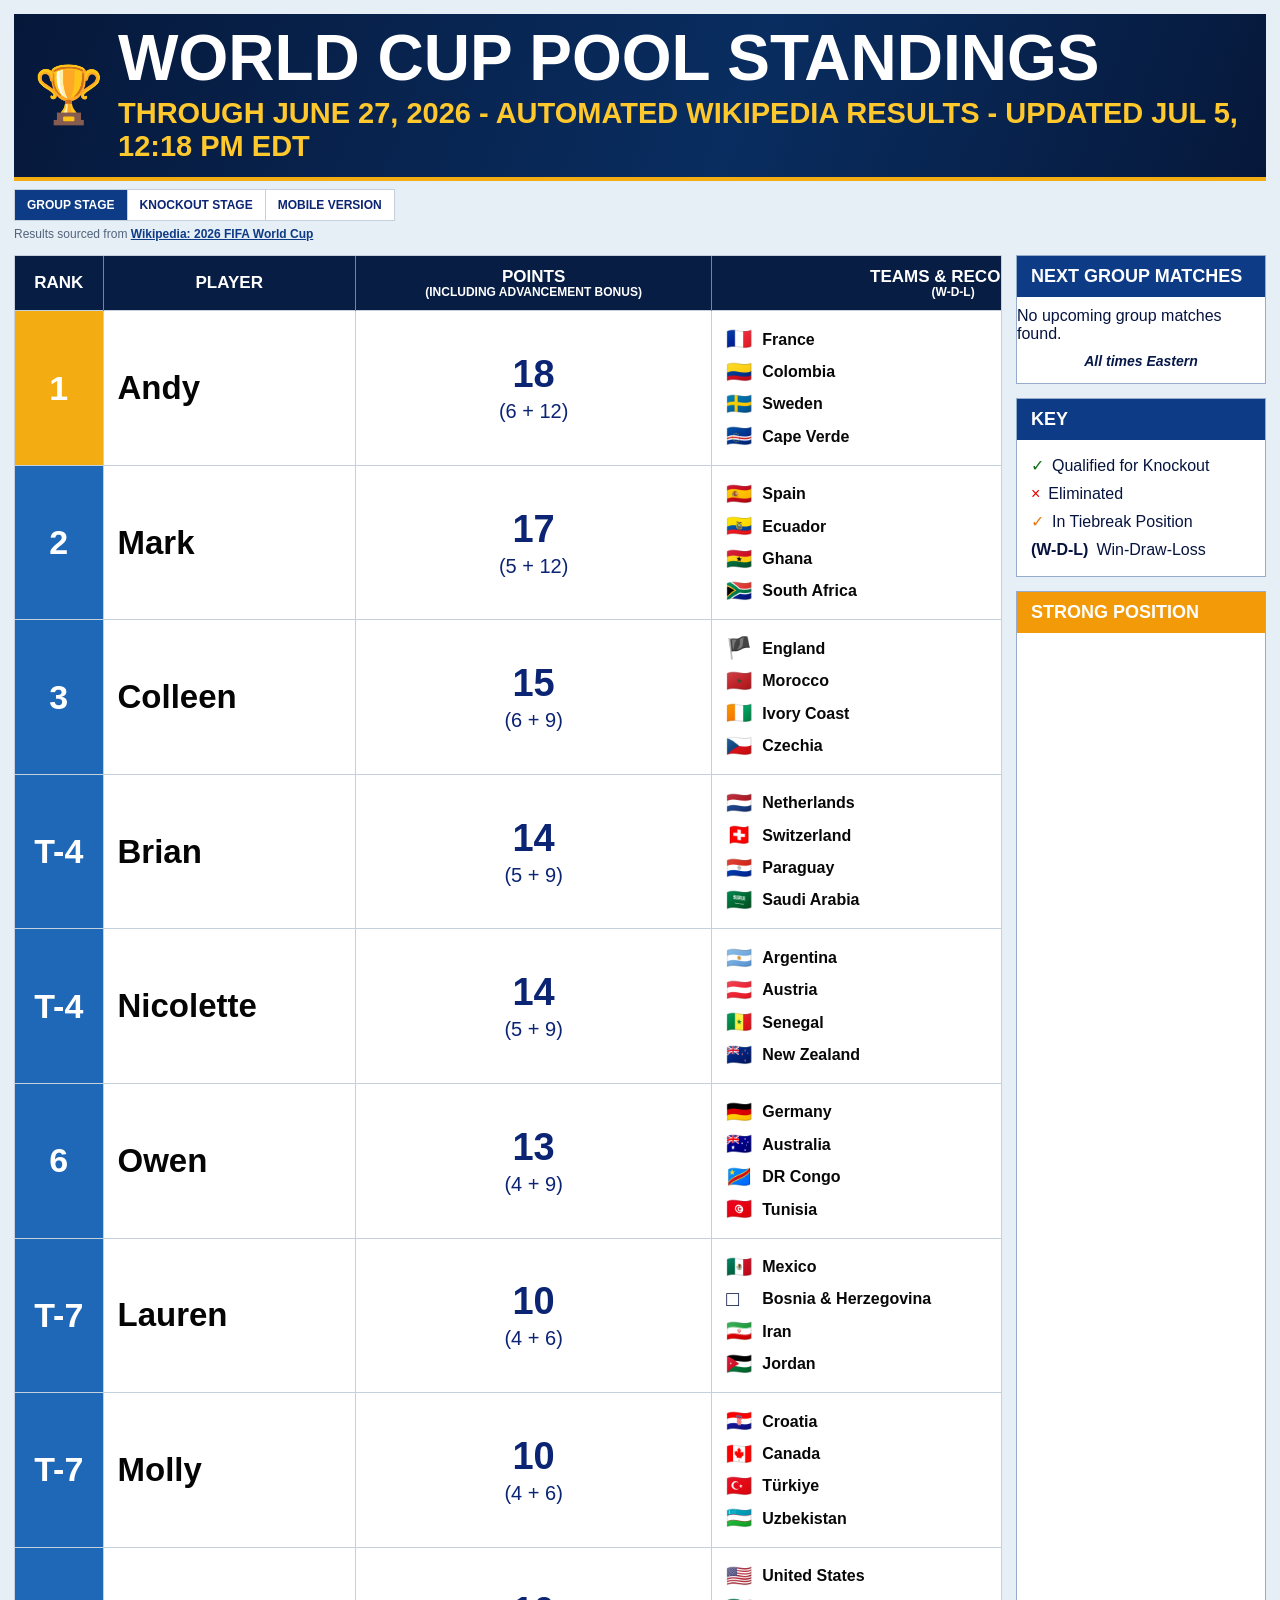
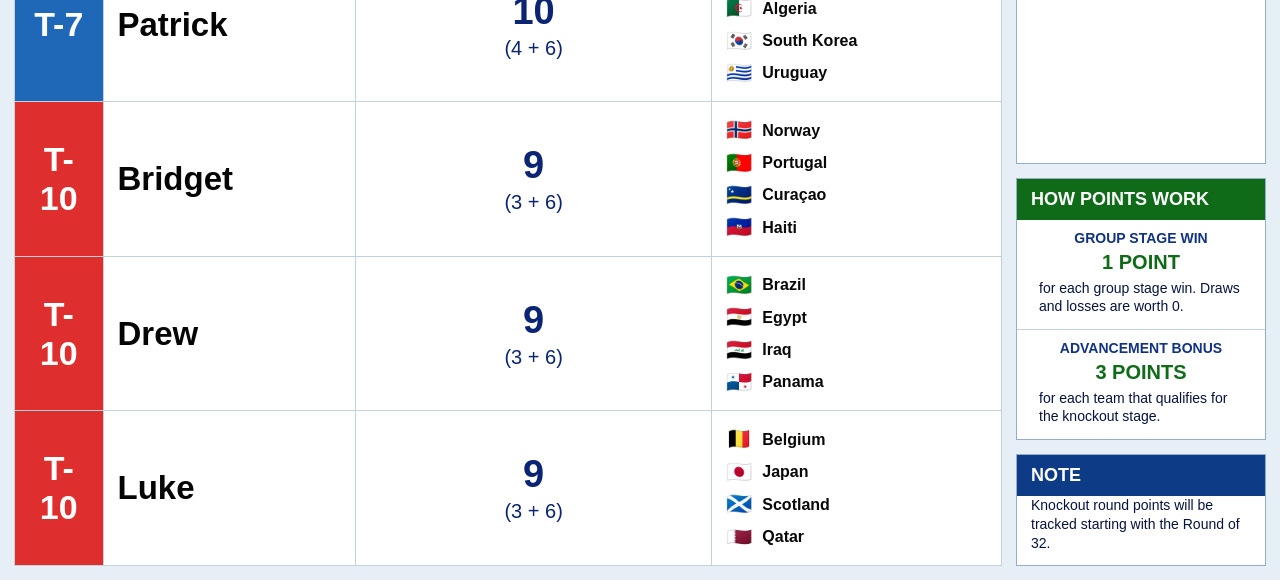
==== commit 58f5791b: "Added cache clearing" ====
--- a/index.html
+++ b/index.html
@@ -3,6 +3,9 @@
   <head>
     <meta charset="utf-8">
     <meta name="viewport" content="width=device-width, initial-scale=1">
+    <meta http-equiv="Cache-Control" content="no-cache, no-store, must-revalidate">
+    <meta http-equiv="Pragma" content="no-cache">
+    <meta http-equiv="Expires" content="0">
     <title>World Cup Pool Standings</title>
     <link rel="stylesheet" href="styles.css?v=20260628-1">
   </head>
@@ -16,9 +19,9 @@
         </div>
       </header>
       <nav class="stage-nav" aria-label="Dashboard stage">
-        <a class="active" href="index.html">Group Stage</a>
-        <a href="knockout.html">Knockout Stage</a>
-        <a class="mobile-link" href="mobile.html">Mobile Version</a>
+        <a class="active" href="index.html?v=20260705-7">Group Stage</a>
+        <a href="knockout.html?v=20260705-7">Knockout Stage</a>
+        <a class="mobile-link" href="mobile.html?v=20260705-7">Mobile Version</a>
       </nav>
       <p class="source-note">Results sourced from <a href="https://en.wikipedia.org/wiki/2026_FIFA_World_Cup" target="_blank" rel="noopener noreferrer">Wikipedia: 2026 FIFA World Cup</a></p>
 
@@ -83,7 +86,18 @@
       </div>
     </main>
 
-    <script src="src/latest-results.js?v=20260628-1"></script>
-    <script src="src/app.js?v=20260628-1"></script>
+    <script>
+      (() => {
+        const fresh = Date.now();
+        const load = (source) => new Promise((resolve, reject) => {
+          const script = document.createElement("script");
+          script.src = `${source}?v=${fresh}`;
+          script.onload = resolve;
+          script.onerror = reject;
+          document.body.appendChild(script);
+        });
+        load("src/latest-results.js").then(() => load("src/app.js"));
+      })();
+    </script>
   </body>
 </html>
